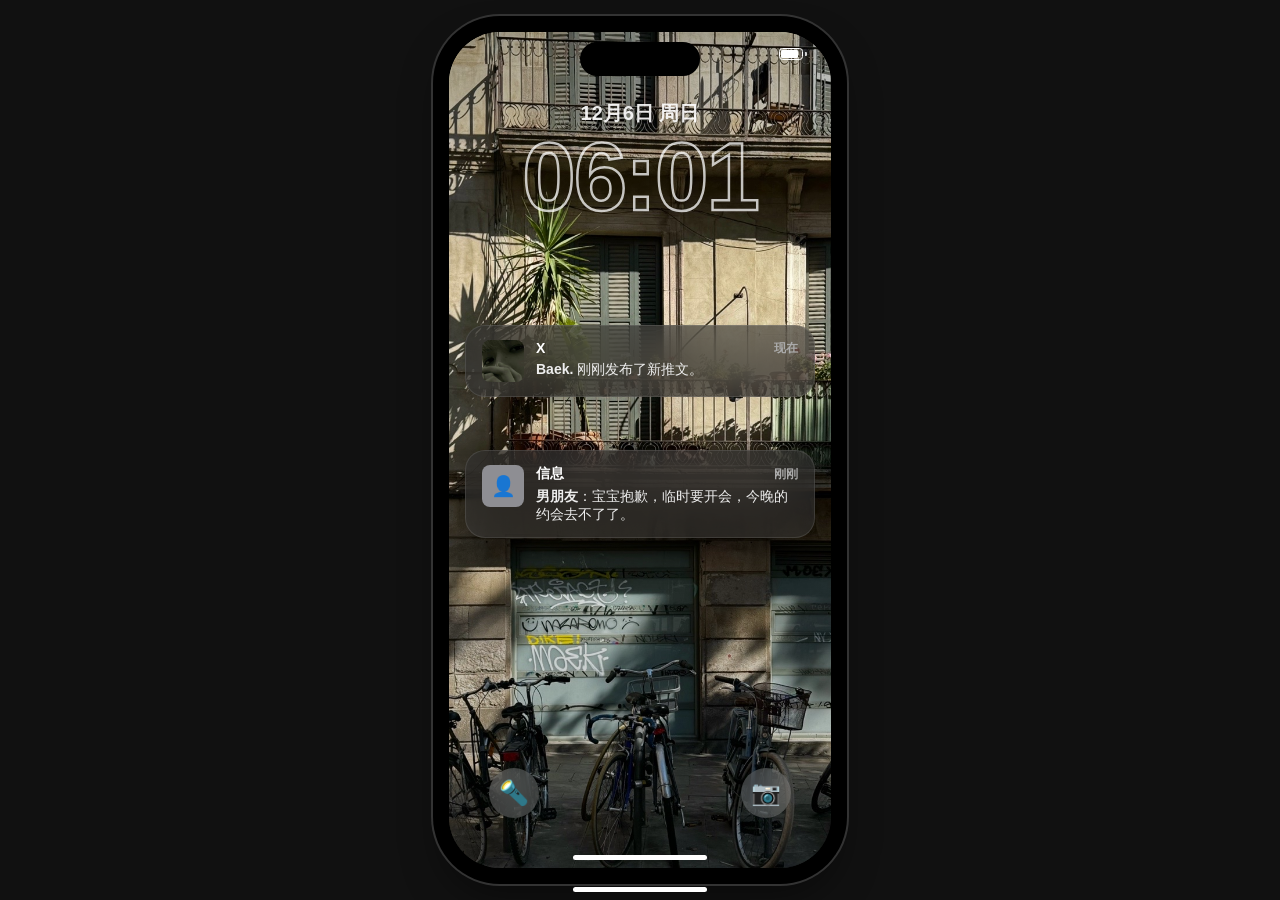
==== index.html @ 972587c2 "剧情续写测试设置更新测试" ====
<!DOCTYPE html>
<html lang="zh-CN">
<head>
<meta charset="UTF-8">
<meta name="viewport" content="width=device-width,initial-scale=1,maximum-scale=1,user-scalable=no,viewport-fit=cover">
<title>iOS Phone</title>
<link rel="stylesheet" href="main.css">
</head>
<body>
<div id="phone">
  <div class="notch"></div>
  <div class="wallpaper" id="wallpaper"></div>

  <div id="home">
    <div class="statusbar"><span id="homeClock">00:00</span><span class="battery-icon"><div class="battery-body"><div class="battery-level"></div></div><div class="battery-tip"></div></span></div>
    
    <!-- 天气和日程的小组件 -->
    <div class="widgets">
      <div class="widget" id="wWeather"></div>
      <div class="widget" id="wEvents"></div>
    </div>
    
    <div class="apps" id="apps"></div>
    <div class="page-dots"><i class="on"></i><i></i></div>
    <div class="search-pill"><div>🔍 搜索</div></div>
    
    <div class="dock" id="dock"></div>
    <div class="homebar" id="homebar" onclick="goHome()"></div>
  </div>

  <div id="lock">
    <div id="lock-bg"></div>
    <div id="lock-banner">
      <img src="avatar.jpg">
      <div style="flex:1;"><div class="b-title"><span>X</span><span style="font-size:12px; color:#aaa;">现在</span></div><div class="b-desc"><b>Baek.</b> 刚刚发布了新推文。</div></div>
    </div>
    <div id="lock-main">
      <div class="lock-status"><span class="battery-icon"><div class="battery-body"><div class="battery-level"></div></div><div class="battery-tip"></div></span></div>
      <div class="lock-header"><div class="lock-date" id="lockDate">10月25日 周日</div><div class="lock-time" id="lockTime">00:35</div></div>
      <div class="lock-footer"><div class="lock-btn">🔦</div><div class="lock-btn">📷</div></div>
      <div class="lock-homebar"></div>
    </div>
    <div id="passcode-screen">
      <div style="text-align:center; width:100%;"><div class="p-title">输入密码</div><div class="dots" id="passcode-dots"><span></span><span></span><span></span><span></span></div><div class="error" id="passcode-error">密码错误</div></div>
      <div class="keypad" id="keypad">
        <div class="key" data-num="1">1</div><div class="key" data-num="2">2</div><div class="key" data-num="3">3</div>
        <div class="key" data-num="4">4</div><div class="key" data-num="5">5</div><div class="key" data-num="6">6</div>
        <div class="key" data-num="7">7</div><div class="key" data-num="8">8</div><div class="key" data-num="9">9</div>
        <div class="key empty"></div><div class="key" data-num="0">0</div><div class="key del" id="key-del">⌫</div>
      </div>
    </div>
  </div>

  <div class="app-page" id="app-msg"><div id="msgAppContent" style="width:100%; height:100%; position:relative; overflow:hidden;"></div></div>
  <div class="app-page dark" id="app-x"><div id="xAppContent" style="width:100%; height:100%; position:relative; overflow:hidden;"></div></div>
 
  <!-- 设置 App 挂载点 -->
  <div class="app-page" id="app-settings"><div id="settingsAppContent" style="width:100%; height:100%; position:relative; overflow:hidden;"></div></div>

  <script src="main.js"></script>
  <script src="msg-app.js"></script>
  <script src="x-app.js"></script>
  <script src="settings.js"></script>
</div>
</body>
</html>
---- main.css ----
/* 基础重置 */
* { box-sizing: border-box; -webkit-tap-highlight-color: transparent; }
html, body { height: 100%; margin: 0; overflow: hidden; background: #111; color: #fff; font-family: -apple-system, BlinkMacSystemFont, "PingFang SC", sans-serif; user-select: none; }
#phone { position: relative; width: 100%; height: 100%; background: #000; overflow: hidden; margin: 0 auto; }
@media (min-width: 500px) { body { display: flex; align-items: center; justify-content: center; background: #111; } #phone { width: 390px; height: 844px; border-radius: 55px; box-shadow: 0 0 0 12px #000, 0 0 0 14px #333, 0 20px 40px rgba(0,0,0,0.5); border: 4px solid #000; } }
.notch { position: absolute; top: 10px; left: 50%; transform: translateX(-50%); width: 120px; height: 34px; background: #000; border-radius: 20px; z-index: 10000; }
@media (max-width: 500px) { .notch { display: none; } }

/* 壁纸与锁屏 */
.wallpaper { position: absolute; inset: 0; background-size: cover; background-position: center; background-image: linear-gradient(180deg, #1a1a1a 0%, #333 100%); z-index: 0; }
.wallpaper::after { content: ""; position: absolute; inset: 0; background: linear-gradient(180deg, rgba(0,0,0,0.1), rgba(0,0,0,0.4)); }
.battery-icon { display: inline-flex; align-items: center; gap: 2px; }
.battery-body { width: 24px; height: 12px; border: 1.5px solid #fff; border-radius: 3.5px; padding: 1px; }
.battery-level { width: 85%; height: 100%; background: #fff; border-radius: 1.5px; }
.battery-tip { width: 2px; height: 4px; background: #fff; border-radius: 0 1px 1px 0; opacity: 0.8; }
#lock { position: absolute; inset: 0; z-index: 9999; display: flex; flex-direction: column; transition: transform 0.4s, opacity 0.4s; background: #000; }
#lock.unlocked { transform: translateY(-100%); opacity: 0; pointer-events: none; }
#lock-bg { position: absolute; inset: 0; background-size: cover; background-position: center; background-image: url('wallpaper.jpg'); }
#lock-bg::after { content: ""; position: absolute; inset: 0; background: linear-gradient(180deg, rgba(0,0,0,0.3) 0%, rgba(0,0,0,0) 30%, rgba(0,0,0,0.2) 80%); }
#lock-main { position: absolute; inset: 0; display: flex; flex-direction: column; transition: opacity 0.3s, transform 0.3s; }
#lock-main.passcode-active { opacity: 0; transform: scale(0.95); pointer-events: none; }
.lock-status { display: flex; justify-content: flex-end; align-items: center; padding: 16px 24px 0; }
.lock-header { margin-top: 40px; text-align: center; }
.lock-date { font-size: 20px; font-weight: 600; color: rgba(255,255,255,0.9); }
.lock-time { font-size: 96px; font-weight: 700; letter-spacing: -2px; color: transparent; -webkit-text-stroke: 2.5px rgba(255,255,255,0.75); margin-top: -5px; }
.lock-footer { margin-top: auto; padding: 0 40px 50px; display: flex; justify-content: space-between; }
.lock-btn { width: 50px; height: 50px; border-radius: 50%; background: rgba(255,255,255,0.2); backdrop-filter: blur(10px); display: flex; align-items: center; justify-content: center; font-size: 24px; }
.lock-homebar { position: absolute; bottom: 8px; left: 50%; transform: translateX(-50%); width: 134px; height: 5px; border-radius: 3px; background: #fff; }
#lock-banner { position: absolute; top: 35%; left: 16px; right: 16px; background: rgba(50,50,50,0.6); backdrop-filter: blur(25px); border-radius: 20px; padding: 14px 16px; display: flex; gap: 12px; transform: scale(0.9); opacity: 0; transition: all 0.4s; z-index: 10000; border: 1px solid rgba(255,255,255,0.1); }
#lock-banner.show { transform: scale(1); opacity: 1; }
#lock-banner img { width: 42px; height: 42px; border-radius: 8px; object-fit: cover; }
#lock-banner .b-title { font-size: 14px; font-weight: 600; display: flex; justify-content: space-between; }
#lock-banner .b-desc { font-size: 14px; color: #eee; margin-top: 4px; }
#passcode-screen { position: absolute; inset: 0; display: flex; flex-direction: column; align-items: center; justify-content: space-between; padding: 100px 0 40px; opacity: 0; pointer-events: none; transition: opacity 0.3s; backdrop-filter: blur(20px); background: rgba(0,0,0,0.6); }
#passcode-screen.active { opacity: 1; pointer-events: auto; }
#passcode-screen .p-title { text-align: center; margin-bottom: 20px; }
#passcode-screen .dots { display: flex; justify-content: center; gap: 16px; }
#passcode-screen .dots span { width: 14px; height: 14px; border-radius: 50%; border: 1.5px solid #fff; }
#passcode-screen .dots span.filled { background: #fff; }
#passcode-screen .error { color: #ff3b30; font-size: 14px; margin-top: 10px; opacity: 0; text-align: center; }
#passcode-screen .error.show { opacity: 1; }
.keypad { display: grid; grid-template-columns: repeat(3, 1fr); gap: 15px 25px; margin-bottom: 30px; }
.key { width: 75px; height: 75px; border-radius: 50%; background: rgba(255,255,255,0.15); display: flex; flex-direction: column; align-items: center; justify-content: center; font-size: 32px; cursor: pointer; }
.key:active { background: rgba(255,255,255,0.4); }
.key.empty { background: transparent; pointer-events: none; }
.key.del { background: transparent; font-size: 22px; }

/* 桌面 */
#home { position: absolute; inset: 0; z-index: 1; display: flex; flex-direction: column; padding: 0 18px; }
.statusbar { height: 48px; display: flex; align-items: center; justify-content: space-between; padding: 0 24px; font-size: 15px; font-weight: 600; padding-top: 4px; }
.widgets { display: flex; gap: 14px; margin-bottom: 24px; margin-top: 6px; }
.widget { flex: 1; border-radius: 20px; padding: 12px 14px; background: rgba(255,255,255,0.15); backdrop-filter: blur(20px); border: 1px solid rgba(255,255,255,0.1); min-height: 90px; display: flex; flex-direction: column; justify-content: space-between; }
.widget .w-title { font-size: 12px; display: flex; justify-content: space-between; }
.widget .w-big { font-size: 24px; }
.widget .w-sub { font-size: 12px; opacity: 0.8; }
.widget .ev { font-size: 12px; margin-top: 3px; display: flex; gap: 6px; }
.apps { flex: 1; display: grid; grid-template-columns: repeat(4, 1fr); gap: 22px 10px; align-content: start; }
.app { display: flex; flex-direction: column; align-items: center; gap: 6px; cursor: pointer; transition: transform 0.1s; }
.app:active { transform: scale(0.85); }
.app .ico { width: 60px; height: 60px; border-radius: 14px; display: flex; align-items: center; justify-content: center; overflow: hidden; box-shadow: 0 4px 10px rgba(0,0,0,0.2); }
.app .nm { font-size: 11px; text-shadow: 0 1px 2px rgba(0,0,0,0.5); text-align: center; white-space: nowrap; overflow: hidden; text-overflow: ellipsis; max-width: 72px; }
.page-dots { display: flex; justify-content: center; gap: 6px; margin: 10px 0; }
.page-dots i { width: 6px; height: 6px; border-radius: 50%; background: rgba(255,255,255,0.4); }
.page-dots i.on { background: #fff; }
.search-pill { display: flex; justify-content: center; margin-bottom: 25px; }
.search-pill div { background: rgba(255,255,255,0.2); padding: 5px 14px; border-radius: 20px; font-size: 13px; }
.dock { position: absolute; left: 14px; right: 14px; bottom: 26px; height: 88px; border-radius: 32px; background: rgba(255,255,255,0.15); backdrop-filter: blur(30px); border: 1px solid rgba(255,255,255,0.1); display: flex; align-items: center; justify-content: space-around; padding: 0 10px; }
.homebar { position: absolute; bottom: 8px; left: 50%; transform: translateX(-50%); width: 134px; height: 5px; border-radius: 3px; background: #fff; z-index: 50; }

/* App 容器 */
.app-page { position: absolute; inset: 0; background: #fff; color: #000; z-index: 200; display: none; flex-direction: column; }
.app-page.active { display: flex; animation: slideIn 0.3s cubic-bezier(0.16, 1, 0.3, 1); }
@keyframes slideIn { from { transform: scale(0.9); opacity: 0; } to { transform: scale(1); opacity: 1; } }
.app-page.dark { background: #000; color: #fff; }

/* 纯 CSS 图标 */
.ico-cal { background: #fff; color: #000; flex-direction: column; font-weight: 400; }
.ico-cal .c-top { color: #ff3b30; font-size: 11px; margin-top: 4px; font-weight: 600; }
.ico-cal .c-num { font-size: 32px; font-weight: 300; line-height: 1; margin-top: -2px; }
.ico-weather { background: linear-gradient(180deg, #4facfe 0%, #00f2fe 100%); position: relative; }
.ico-weather .cloud { width: 30px; height: 14px; background: #fff; border-radius: 10px; position: absolute; bottom: 14px; }
.ico-weather .cloud::before { content: ''; position: absolute; width: 16px; height: 16px; background: #fff; border-radius: 50%; top: -8px; left: 4px; }
.ico-weather .sun { position: absolute; width: 14px; height: 14px; background: #ffcc00; border-radius: 50%; top: 12px; right: 12px; }
.ico-clock { background: #fff; color: #000; }
.ico-clock .face { width: 50px; height: 50px; border-radius: 50%; border: 2px solid #000; position: relative; display:flex; align-items:center; justify-content:center;}
.ico-clock .h1 { width: 2px; height: 16px; background: #000; position: absolute; left: 50%; bottom: 50%; transform: translateX(-50%) rotate(45deg); transform-origin: bottom; }
.ico-x { background: #000; color: #fff; font-size: 34px; font-family: sans-serif; }
.ico-notes { background: #ffd60a; }
.ico-mail { background: #007aff; }
.ico-mail svg { width: 38px; height: 38px; fill: #fff; }
.ico-settings { background: #8e8e93; }
.ico-settings svg { width: 36px; height: 36px; fill: #fff; }
.ico-phone { background: #34c759; }
.ico-phone svg { width: 38px; height: 38px; fill: #fff; }
.ico-safari { background: #fff; font-size: 38px; color: #007aff; }
.ico-msg { background: #34c759; }
.ico-msg svg { width: 38px; height: 38px; fill: #fff; }
.ico-music { background: #ff3b30; }
.ico-music svg { width: 36px; height: 36px; fill: #fff; }
/* ================= X (推特) 专属样式 ================= */
#xAppContent { position: relative; width: 100%; height: 100%; overflow: hidden; }
.x-tab { display: none; flex-direction: column; height: 100%; background: #000; color: #fff; padding-bottom: 60px; overflow-y: auto;}
.x-tab.active { display: flex; }
.x-nav { position: absolute; bottom: 0; left: 0; right: 0; height: 54px; background: #000; border-top: 1px solid #2f3336; display: flex; justify-content: space-around; align-items: center; z-index: 500; padding-bottom: 6px; }
.x-nav svg { width: 26px; height: 26px; fill: #71767b; cursor: pointer; transition: fill 0.2s;}
.x-nav svg.active { fill: #fff; }
.homebar {
  position: absolute !important;
  bottom: 8px !important;
  left: 50% !important;
  transform: translateX(-50%) !important;
  width: 134px !important;
  height: 5px !important;
  background-color: #ffffff !important;
  border-radius: 10px !important;
  z-index: 9999999 !important;
  cursor: pointer !important;
  pointer-events: auto !important;
}
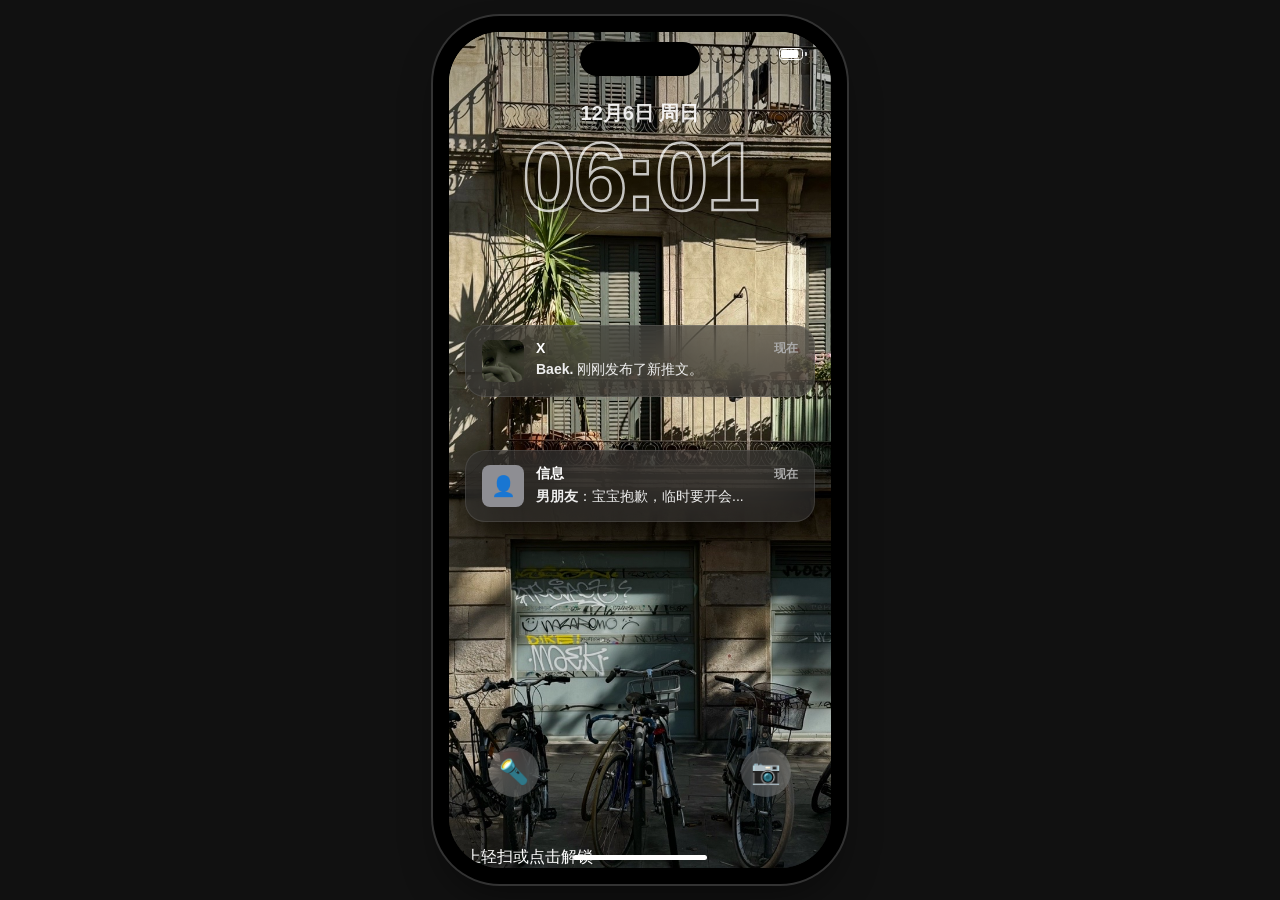
==== commit 1b0dc7f7: "Fix language persistence, story progress, and lock-screen hint" ====
--- a/index.html
+++ b/index.html
@@ -38,7 +38,8 @@
       <div class="lock-status"><span class="battery-icon"><div class="battery-body"><div class="battery-level"></div></div><div class="battery-tip"></div></span></div>
       <div class="lock-header"><div class="lock-date" id="lockDate">10月25日 周日</div><div class="lock-time" id="lockTime">00:35</div></div>
       <div class="lock-footer"><div class="lock-btn">🔦</div><div class="lock-btn">📷</div></div>
-      <div class="lock-homebar"></div>
+      <div class="lock-hint">上滑以解锁</div>
+      <div class="lock-homebar" id="lock-homebar"></div>
     </div>
     <div id="passcode-screen">
       <div style="text-align:center; width:100%;"><div class="p-title">输入密码</div><div class="dots" id="passcode-dots"><span></span><span></span><span></span><span></span></div><div class="error" id="passcode-error">密码错误</div></div>
--- a/main.css
+++ b/main.css
@@ -116,4 +116,26 @@
   z-index: 9999999 !important;
   cursor: pointer !important;
   pointer-events: auto !important;
+}
+/* 让短信横幅和推特横幅绝对不挡住密码键盘的点击 */
+#lock-banner, #lock-msg-banner {
+  pointer-events: none !important;
+}
+
+/* 确保密码键盘的层级高到天上 */
+#passcode-screen {
+  padding-bottom: calc(40px + env(safe-area-inset-bottom, 0px)) !important; 
+  z-index: 2147483647 !important; 
+}
+.keypad {
+  position: relative;
+  z-index: 2147483647 !important;
+}
+/* 强制让通知弹窗不能点击，把触摸事件全部让给密码键盘 */
+#lock-banner, #lock-msg-banner {
+  pointer-events: none !important;
+}
+/* 强制把密码键盘的层级拉到最高，防止被任何东西盖住 */
+#passcode-screen {
+  z-index: 999999 !important;
 }
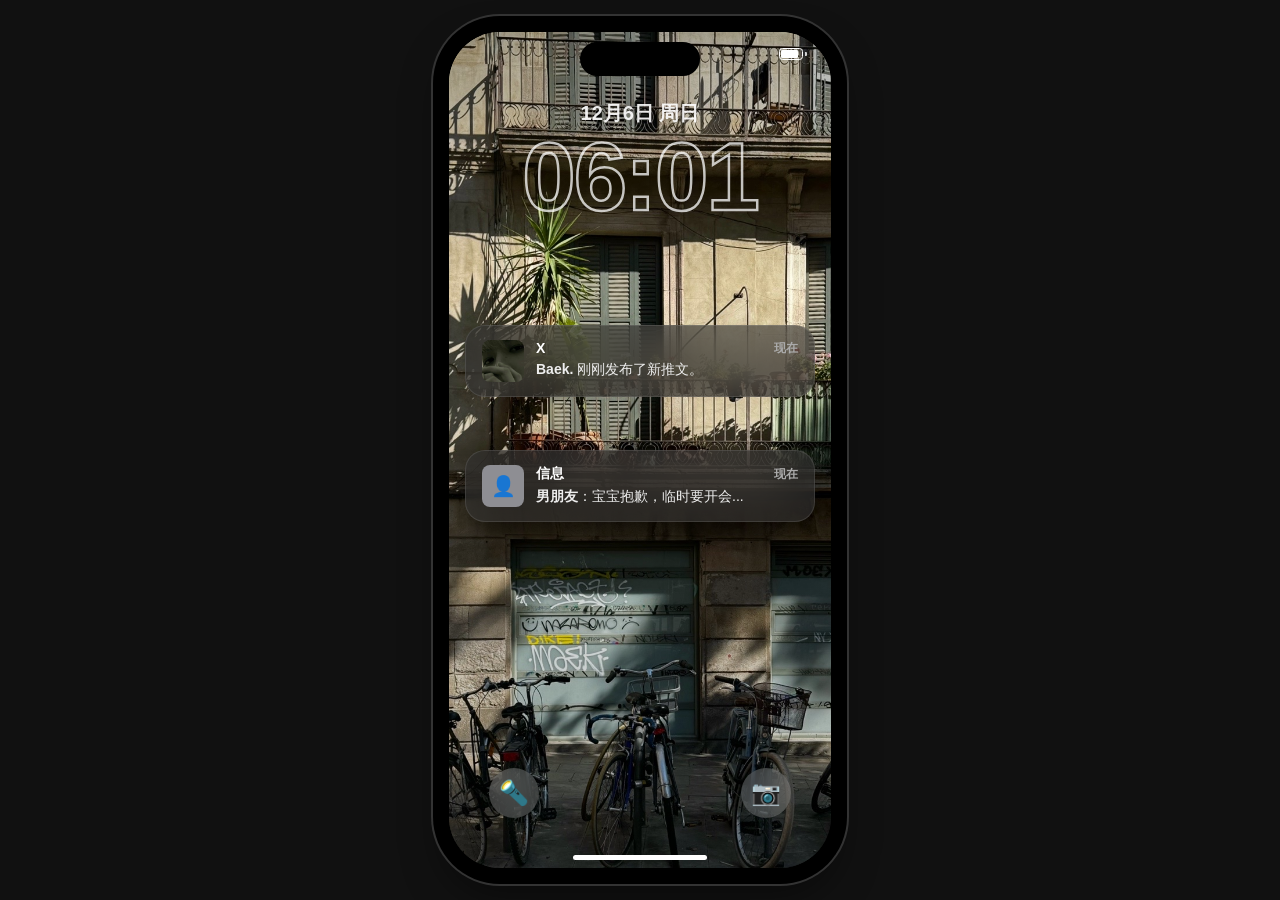
==== commit a616c2b6: "Reset story saves before app scripts load" ====
--- a/index.html
+++ b/index.html
@@ -38,8 +38,7 @@
       <div class="lock-status"><span class="battery-icon"><div class="battery-body"><div class="battery-level"></div></div><div class="battery-tip"></div></span></div>
       <div class="lock-header"><div class="lock-date" id="lockDate">10月25日 周日</div><div class="lock-time" id="lockTime">00:35</div></div>
       <div class="lock-footer"><div class="lock-btn">🔦</div><div class="lock-btn">📷</div></div>
-      <div class="lock-hint">上滑以解锁</div>
-      <div class="lock-homebar" id="lock-homebar"></div>
+      <div class="lock-homebar"></div>
     </div>
     <div id="passcode-screen">
       <div style="text-align:center; width:100%;"><div class="p-title">输入密码</div><div class="dots" id="passcode-dots"><span></span><span></span><span></span><span></span></div><div class="error" id="passcode-error">密码错误</div></div>
@@ -58,10 +57,20 @@
   <!-- 设置 App 挂载点 -->
   <div class="app-page" id="app-settings"><div id="settingsAppContent" style="width:100%; height:100%; position:relative; overflow:hidden;"></div></div>
 
-  <script src="main.js"></script>
-  <script src="msg-app.js"></script>
-  <script src="x-app.js"></script>
-  <script src="settings.js"></script>
+  <!-- 每次整页加载先清除本轮剧情存档；仅切换 App 不会重新执行此段。 -->
+  <script>
+    (function () {
+      [
+        "xChatHistory", "xChatFinished", "xChatRead", "xLiked",
+        "kyoongUnlocked", "kyoongUnlockTime", "kyoongCleared",
+        "boyfriendChatHistory", "boyfriendMsgStep"
+      ].forEach(function (key) { localStorage.removeItem(key); });
+    })();
+  </script>
+  <script src="main.js?v=20261026-reset1"></script>
+  <script src="msg-app.js?v=20261026-reset1"></script>
+  <script src="x-app.js?v=20261026-reset1"></script>
+  <script src="settings.js?v=20261026-reset1"></script>
 </div>
 </body>
 </html>
--- a/main.css
+++ b/main.css
@@ -25,7 +25,8 @@
 .lock-time { font-size: 96px; font-weight: 700; letter-spacing: -2px; color: transparent; -webkit-text-stroke: 2.5px rgba(255,255,255,0.75); margin-top: -5px; }
 .lock-footer { margin-top: auto; padding: 0 40px 50px; display: flex; justify-content: space-between; }
 .lock-btn { width: 50px; height: 50px; border-radius: 50%; background: rgba(255,255,255,0.2); backdrop-filter: blur(10px); display: flex; align-items: center; justify-content: center; font-size: 24px; }
-.lock-homebar { position: absolute; bottom: 8px; left: 50%; transform: translateX(-50%); width: 134px; height: 5px; border-radius: 3px; background: #fff; }
+.lock-homebar { position: absolute; bottom: 8px; left: 50%; transform: translateX(-50%); width: 134px; height: 5px; border-radius: 3px; background: #fff; cursor: pointer; }
+.lock-hint { position: absolute; bottom: 28px; left: 0; right: 0; text-align: center; font-size: 12px; letter-spacing: .5px; color: rgba(255,255,255,.9); text-shadow: 0 1px 4px rgba(0,0,0,.5); pointer-events: none; }
 #lock-banner { position: absolute; top: 35%; left: 16px; right: 16px; background: rgba(50,50,50,0.6); backdrop-filter: blur(25px); border-radius: 20px; padding: 14px 16px; display: flex; gap: 12px; transform: scale(0.9); opacity: 0; transition: all 0.4s; z-index: 10000; border: 1px solid rgba(255,255,255,0.1); }
 #lock-banner.show { transform: scale(1); opacity: 1; }
 #lock-banner img { width: 42px; height: 42px; border-radius: 8px; object-fit: cover; }
@@ -104,19 +105,8 @@
 .x-nav { position: absolute; bottom: 0; left: 0; right: 0; height: 54px; background: #000; border-top: 1px solid #2f3336; display: flex; justify-content: space-around; align-items: center; z-index: 500; padding-bottom: 6px; }
 .x-nav svg { width: 26px; height: 26px; fill: #71767b; cursor: pointer; transition: fill 0.2s;}
 .x-nav svg.active { fill: #fff; }
-.homebar {
-  position: absolute !important;
-  bottom: 8px !important;
-  left: 50% !important;
-  transform: translateX(-50%) !important;
-  width: 134px !important;
-  height: 5px !important;
-  background-color: #ffffff !important;
-  border-radius: 10px !important;
-  z-index: 9999999 !important;
-  cursor: pointer !important;
-  pointer-events: auto !important;
-}
+.homebar { position: absolute; bottom: 8px; left: 50%; transform: translateX(-50%); width: 134px; height: 5px; border-radius: 10px; background: #fff; z-index: 50; cursor: pointer; }
+#app-homebar { display:none; position:absolute; bottom:calc(5px + env(safe-area-inset-bottom, 0px)); left:50%; transform:translateX(-50%); width:134px; height:5px; border-radius:10px; background:#fff; z-index:10002; cursor:pointer; box-shadow:0 0 1px rgba(0,0,0,.35); }
 /* 让短信横幅和推特横幅绝对不挡住密码键盘的点击 */
 #lock-banner, #lock-msg-banner {
   pointer-events: none !important;
@@ -131,11 +121,7 @@
   position: relative;
   z-index: 2147483647 !important;
 }
-/* 强制让通知弹窗不能点击，把触摸事件全部让给密码键盘 */
-#lock-banner, #lock-msg-banner {
-  pointer-events: none !important;
-}
-/* 强制把密码键盘的层级拉到最高，防止被任何东西盖住 */
+/* Lock-screen notification banners never block taps. */
 #passcode-screen {
   z-index: 999999 !important;
 }
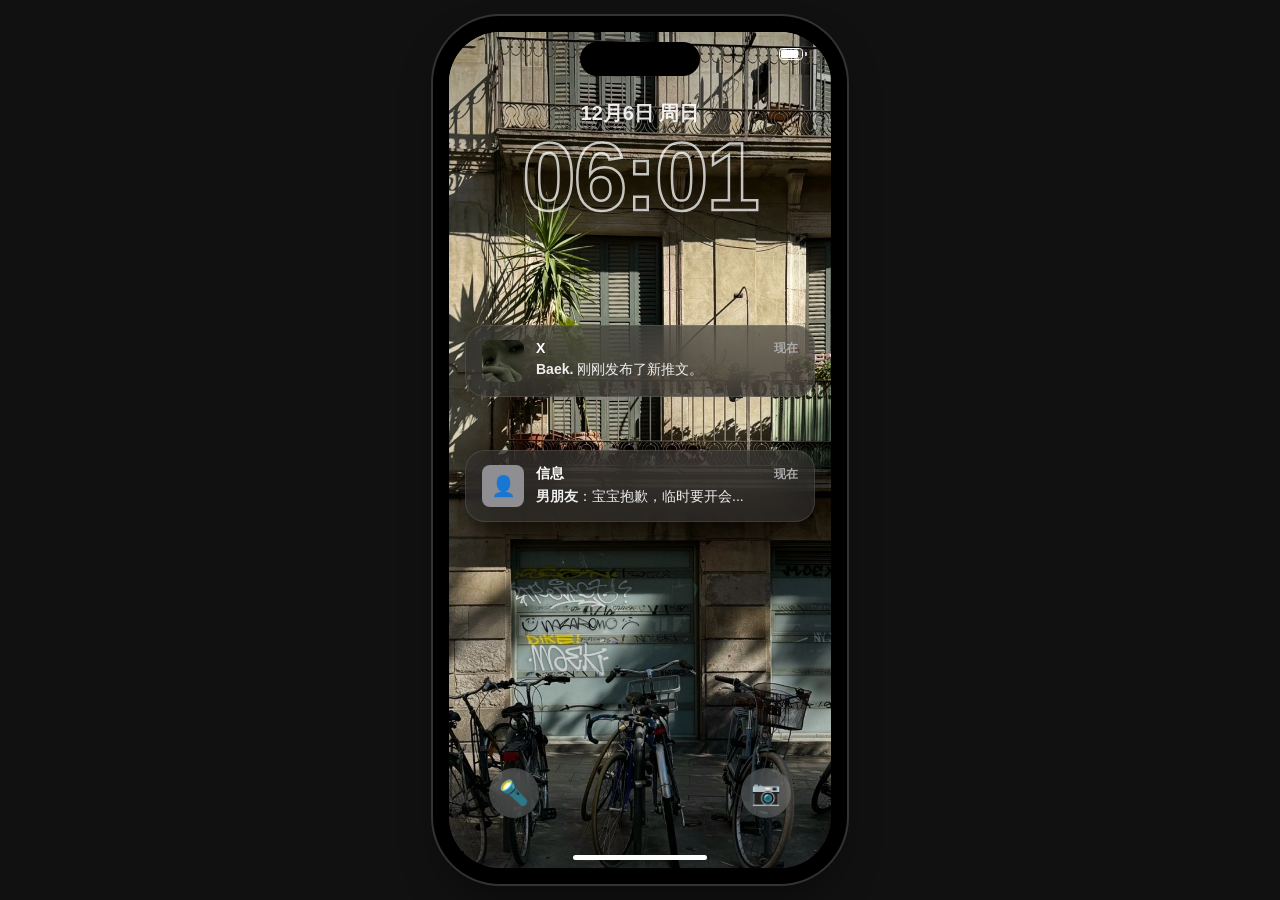
==== commit 56628a59: "新增：日历与跨日剧情提示" ====
--- a/index.html
+++ b/index.html
@@ -52,25 +52,26 @@
   </div>
 
   <div class="app-page" id="app-msg"><div id="msgAppContent" style="width:100%; height:100%; position:relative; overflow:hidden;"></div></div>
-  <div class="app-page dark" id="app-x"><div id="xAppContent" style="width:100%; height:100%; position:relative; overflow:hidden;"></div></div>
+  <div class="app-page dark" id="app-x"><div id="xAppContent" style="width:100%; height:100%; position:relative; overflow:hidden;"></div></div>
+  <div class="app-page" id="app-calendar"><div id="calendarAppContent" style="width:100%; height:100%; position:relative; overflow:hidden;"></div></div>
+  <div id="day-transition" aria-modal="true" role="dialog">
+    <div class="day-transition-card">
+      <div class="day-transition-icon">▦</div>
+      <div class="day-transition-kicker">STORY CONTINUES</div>
+      <div class="day-transition-title">新的一天</div>
+      <div class="day-transition-description">昨夜的故事已经结束。今天，还有新的消息等待你。</div>
+      <button class="day-transition-button" onclick="enterNextDay()">进入第二天</button>
+      <div class="day-transition-footnote">点击继续 · 剧情将从今天开始</div>
+    </div>
+  </div>
  
   <!-- 设置 App 挂载点 -->
   <div class="app-page" id="app-settings"><div id="settingsAppContent" style="width:100%; height:100%; position:relative; overflow:hidden;"></div></div>
 
-  <!-- 每次整页加载先清除本轮剧情存档；仅切换 App 不会重新执行此段。 -->
-  <script>
-    (function () {
-      [
-        "xChatHistory", "xChatFinished", "xChatRead", "xLiked",
-        "kyoongUnlocked", "kyoongUnlockTime", "kyoongCleared",
-        "boyfriendChatHistory", "boyfriendMsgStep"
-      ].forEach(function (key) { localStorage.removeItem(key); });
-    })();
-  </script>
-  <script src="main.js?v=20261026-reset1"></script>
-  <script src="msg-app.js?v=20261026-reset1"></script>
-  <script src="x-app.js?v=20261026-reset1"></script>
-  <script src="settings.js?v=20261026-reset1"></script>
+  <script src="main.js"></script>
+  <script src="msg-app.js"></script>
+  <script src="x-app.js"></script>
+  <script src="settings.js"></script>
 </div>
 </body>
 </html>
--- a/main.css
+++ b/main.css
@@ -25,8 +25,7 @@
 .lock-time { font-size: 96px; font-weight: 700; letter-spacing: -2px; color: transparent; -webkit-text-stroke: 2.5px rgba(255,255,255,0.75); margin-top: -5px; }
 .lock-footer { margin-top: auto; padding: 0 40px 50px; display: flex; justify-content: space-between; }
 .lock-btn { width: 50px; height: 50px; border-radius: 50%; background: rgba(255,255,255,0.2); backdrop-filter: blur(10px); display: flex; align-items: center; justify-content: center; font-size: 24px; }
-.lock-homebar { position: absolute; bottom: 8px; left: 50%; transform: translateX(-50%); width: 134px; height: 5px; border-radius: 3px; background: #fff; cursor: pointer; }
-.lock-hint { position: absolute; bottom: 28px; left: 0; right: 0; text-align: center; font-size: 12px; letter-spacing: .5px; color: rgba(255,255,255,.9); text-shadow: 0 1px 4px rgba(0,0,0,.5); pointer-events: none; }
+.lock-homebar { position: absolute; bottom: 8px; left: 50%; transform: translateX(-50%); width: 134px; height: 5px; border-radius: 3px; background: #fff; }
 #lock-banner { position: absolute; top: 35%; left: 16px; right: 16px; background: rgba(50,50,50,0.6); backdrop-filter: blur(25px); border-radius: 20px; padding: 14px 16px; display: flex; gap: 12px; transform: scale(0.9); opacity: 0; transition: all 0.4s; z-index: 10000; border: 1px solid rgba(255,255,255,0.1); }
 #lock-banner.show { transform: scale(1); opacity: 1; }
 #lock-banner img { width: 42px; height: 42px; border-radius: 8px; object-fit: cover; }
@@ -105,8 +104,19 @@
 .x-nav { position: absolute; bottom: 0; left: 0; right: 0; height: 54px; background: #000; border-top: 1px solid #2f3336; display: flex; justify-content: space-around; align-items: center; z-index: 500; padding-bottom: 6px; }
 .x-nav svg { width: 26px; height: 26px; fill: #71767b; cursor: pointer; transition: fill 0.2s;}
 .x-nav svg.active { fill: #fff; }
-.homebar { position: absolute; bottom: 8px; left: 50%; transform: translateX(-50%); width: 134px; height: 5px; border-radius: 10px; background: #fff; z-index: 50; cursor: pointer; }
-#app-homebar { display:none; position:absolute; bottom:calc(5px + env(safe-area-inset-bottom, 0px)); left:50%; transform:translateX(-50%); width:134px; height:5px; border-radius:10px; background:#fff; z-index:10002; cursor:pointer; box-shadow:0 0 1px rgba(0,0,0,.35); }
+.homebar {
+  position: absolute !important;
+  bottom: 8px !important;
+  left: 50% !important;
+  transform: translateX(-50%) !important;
+  width: 134px !important;
+  height: 5px !important;
+  background-color: #ffffff !important;
+  border-radius: 10px !important;
+  z-index: 9999999 !important;
+  cursor: pointer !important;
+  pointer-events: auto !important;
+}
 /* 让短信横幅和推特横幅绝对不挡住密码键盘的点击 */
 #lock-banner, #lock-msg-banner {
   pointer-events: none !important;
@@ -121,7 +131,74 @@
   position: relative;
   z-index: 2147483647 !important;
 }
-/* Lock-screen notification banners never block taps. */
+/* 强制让通知弹窗不能点击，把触摸事件全部让给密码键盘 */
+#lock-banner, #lock-msg-banner {
+  pointer-events: none !important;
+}
+/* 强制把密码键盘的层级拉到最高，防止被任何东西盖住 */
 #passcode-screen {
   z-index: 999999 !important;
-}+}
+
+/* 跨日提示：简洁米白色磨砂卡片 */
+#day-transition {
+  position: absolute; inset: 0; z-index: 2147483000;
+  display: flex; align-items: center; justify-content: center; padding: 24px;
+  background: rgba(18, 18, 18, 0.42);
+  backdrop-filter: blur(12px); -webkit-backdrop-filter: blur(12px);
+  opacity: 0; visibility: hidden; pointer-events: none;
+  transition: opacity .24s ease, visibility .24s ease;
+}
+#day-transition.show { opacity: 1; visibility: visible; pointer-events: auto; }
+.day-transition-card {
+  width: 100%; max-width: 310px; padding: 28px 22px 22px;
+  border: 1px solid rgba(255,255,255,.72); border-radius: 24px;
+  background: rgba(248, 245, 237, .96); color: #39362f; text-align: center;
+  box-shadow: 0 18px 55px rgba(0,0,0,.18);
+}
+.day-transition-icon {
+  width: 42px; height: 42px; margin: 0 auto 16px; border-radius: 13px;
+  background: #e9e3d7; color: #686153; display: flex; align-items: center;
+  justify-content: center; font-size: 25px;
+}
+.day-transition-kicker { color: #8a8375; font-size: 9px; letter-spacing: 2px; margin-bottom: 9px; }
+.day-transition-title { font-size: 25px; font-weight: 650; letter-spacing: .5px; margin-bottom: 12px; }
+.day-transition-description { font-size: 13px; line-height: 1.8; color: #777165; margin-bottom: 22px; }
+.day-transition-button {
+  width: 100%; border: 0; border-radius: 13px; padding: 13px 12px;
+  background: #ded6c7; color: #38342d; font-size: 14px; font-weight: 600; cursor: pointer;
+}
+.day-transition-button:active { transform: scale(.98); background: #d2c8b7; }
+.day-transition-footnote { margin-top: 13px; color: #9a9386; font-size: 10px; }
+
+/* 剧情日历 App */
+.story-calendar { height: 100%; overflow-y: auto; background: #f6f5f0; color: #292821; }
+.story-calendar-header {
+  height: 86px; padding: 48px 16px 10px; display: flex; align-items: center;
+  justify-content: space-between; background: rgba(255,255,255,.8); border-bottom: 1px solid #e8e5dc;
+}
+.story-calendar-back { color: #777165; font-size: 15px; cursor: pointer; }
+.story-calendar-title { font-size: 17px; font-weight: 650; }
+.story-calendar-spacer { width: 40px; }
+.story-calendar-body { padding: 28px 20px; }
+.story-calendar-eyebrow { font-size: 9px; letter-spacing: 2px; color: #9b9486; }
+.story-calendar-body h2 { margin: 8px 0 6px; font-size: 26px; font-weight: 650; }
+.story-calendar-subtitle { margin: 0 0 24px; font-size: 12px; line-height: 1.7; color: #8a857a; }
+.story-day-card {
+  display: flex; align-items: center; gap: 12px; padding: 15px 12px; margin-bottom: 10px;
+  border-radius: 16px; border: 1px solid #e6e1d6; background: rgba(255,255,255,.8);
+}
+.story-day-card.locked { opacity: .58; background: #efeee8; }
+.story-day-number {
+  width: 48px; min-width: 48px; height: 48px; border-radius: 13px;
+  display: flex; align-items: center; justify-content: center;
+  background: #eae5da; color: #777061; font-size: 10px; font-weight: 700;
+}
+.story-day-copy { flex: 1; display: flex; flex-direction: column; gap: 5px; }
+.story-day-copy strong { font-size: 14px; font-weight: 650; }
+.story-day-copy span { font-size: 11px; color: #8d877b; }
+.story-day-state { font-size: 12px; color: #827b6d; }
+.story-calendar-note {
+  margin-top: 18px; padding: 13px 14px; border-radius: 13px;
+  background: #ece9e0; color: #8a8376; font-size: 11px; line-height: 1.7;
+}
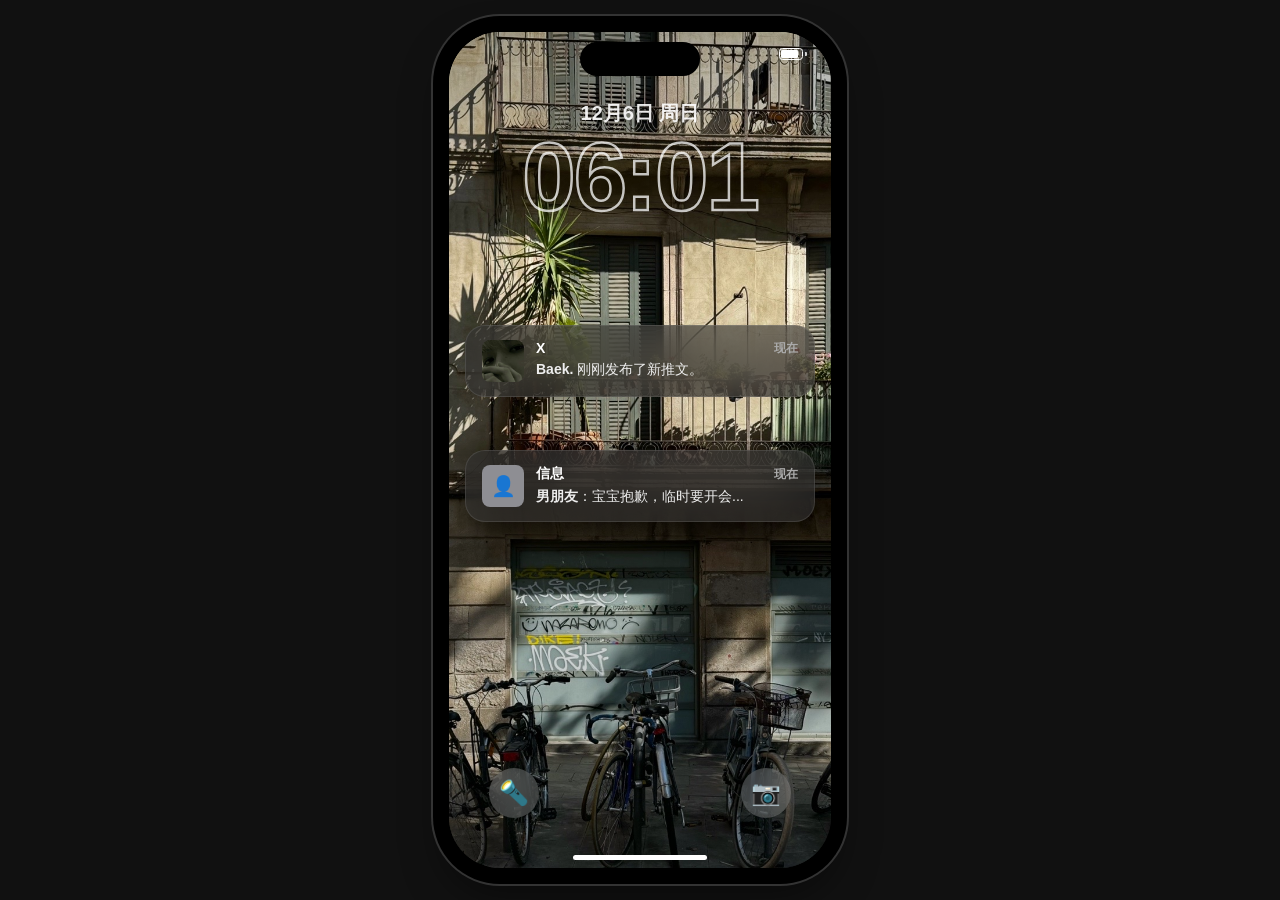
==== commit 5c8fe323: "日历测试" ====
--- a/index.html
+++ b/index.html
@@ -56,7 +56,6 @@
   <div class="app-page" id="app-calendar"><div id="calendarAppContent" style="width:100%; height:100%; position:relative; overflow:hidden;"></div></div>
   <div id="day-transition" aria-modal="true" role="dialog">
     <div class="day-transition-card">
-      <div class="day-transition-icon">▦</div>
       <div class="day-transition-kicker">STORY CONTINUES</div>
       <div class="day-transition-title">新的一天</div>
       <div class="day-transition-description">昨夜的故事已经结束。今天，还有新的消息等待你。</div>
--- a/main.css
+++ b/main.css
@@ -142,34 +142,50 @@
 
 /* 跨日提示：简洁米白色磨砂卡片 */
 #day-transition {
-  position: absolute; inset: 0; z-index: 2147483000;
-  display: flex; align-items: center; justify-content: center; padding: 24px;
-  background: rgba(18, 18, 18, 0.42);
-  backdrop-filter: blur(12px); -webkit-backdrop-filter: blur(12px);
+  position: fixed; inset: 0; z-index: 9999;
+  display: flex; align-items: center; justify-content: center;
+  padding: 24px;
+  background: rgba(20, 24, 32, .20);
+  -webkit-backdrop-filter: blur(16px) saturate(125%);
+  backdrop-filter: blur(16px) saturate(125%);
   opacity: 0; visibility: hidden; pointer-events: none;
-  transition: opacity .24s ease, visibility .24s ease;
 }
 #day-transition.show { opacity: 1; visibility: visible; pointer-events: auto; }
 .day-transition-card {
-  width: 100%; max-width: 310px; padding: 28px 22px 22px;
-  border: 1px solid rgba(255,255,255,.72); border-radius: 24px;
-  background: rgba(248, 245, 237, .96); color: #39362f; text-align: center;
-  box-shadow: 0 18px 55px rgba(0,0,0,.18);
+  width: min(300px, 82vw);
+  padding: 25px 22px 20px;
+  border: 1px solid rgba(255,255,255,.42);
+  border-radius: 24px;
+  background: rgba(245, 246, 248, .24);
+  -webkit-backdrop-filter: blur(28px) saturate(135%);
+  backdrop-filter: blur(28px) saturate(135%);
+  box-shadow: 0 12px 36px rgba(20, 24, 32, .12), inset 0 1px 0 rgba(255,255,255,.28);
+  color: rgba(255,255,255,.96);
+  text-align: center;
 }
 .day-transition-icon {
-  width: 42px; height: 42px; margin: 0 auto 16px; border-radius: 13px;
-  background: #e9e3d7; color: #686153; display: flex; align-items: center;
-  justify-content: center; font-size: 25px;
-}
-.day-transition-kicker { color: #8a8375; font-size: 9px; letter-spacing: 2px; margin-bottom: 9px; }
-.day-transition-title { font-size: 25px; font-weight: 650; letter-spacing: .5px; margin-bottom: 12px; }
-.day-transition-description { font-size: 13px; line-height: 1.8; color: #777165; margin-bottom: 22px; }
+  width: 28px; height: 28px; margin: 0 auto 12px;
+  display: grid; place-items: center;
+  font-size: 23px; font-weight: 300; color: rgba(255,255,255,.92);
+}
+.day-transition-kicker { display: none; }
+.day-transition-title {
+  font-size: 21px; font-weight: 500; letter-spacing: 1px;
+  margin-bottom: 10px; color: rgba(255,255,255,.98);
+}
+.day-transition-description {
+  font-size: 12px; line-height: 1.9;
+  color: rgba(255,255,255,.88); margin-bottom: 18px;
+}
 .day-transition-button {
-  width: 100%; border: 0; border-radius: 13px; padding: 13px 12px;
-  background: #ded6c7; color: #38342d; font-size: 14px; font-weight: 600; cursor: pointer;
-}
-.day-transition-button:active { transform: scale(.98); background: #d2c8b7; }
-.day-transition-footnote { margin-top: 13px; color: #9a9386; font-size: 10px; }
+  width: 100%; min-height: 42px; padding: 10px 16px;
+  border: 1px solid rgba(255,255,255,.38); border-radius: 999px;
+  background: rgba(255,255,255,.58);
+  color: rgba(48, 49, 54, .92); font-size: 13px; font-weight: 500;
+  box-shadow: inset 0 1px 0 rgba(255,255,255,.45);
+}
+.day-transition-button:active { transform: scale(.985); background: rgba(255,255,255,.72); }
+.day-transition-footnote { margin-top: 11px; color: rgba(255,255,255,.72); font-size: 9px; letter-spacing: .5px; }
 
 /* 剧情日历 App */
 .story-calendar { height: 100%; overflow-y: auto; background: #f6f5f0; color: #292821; }
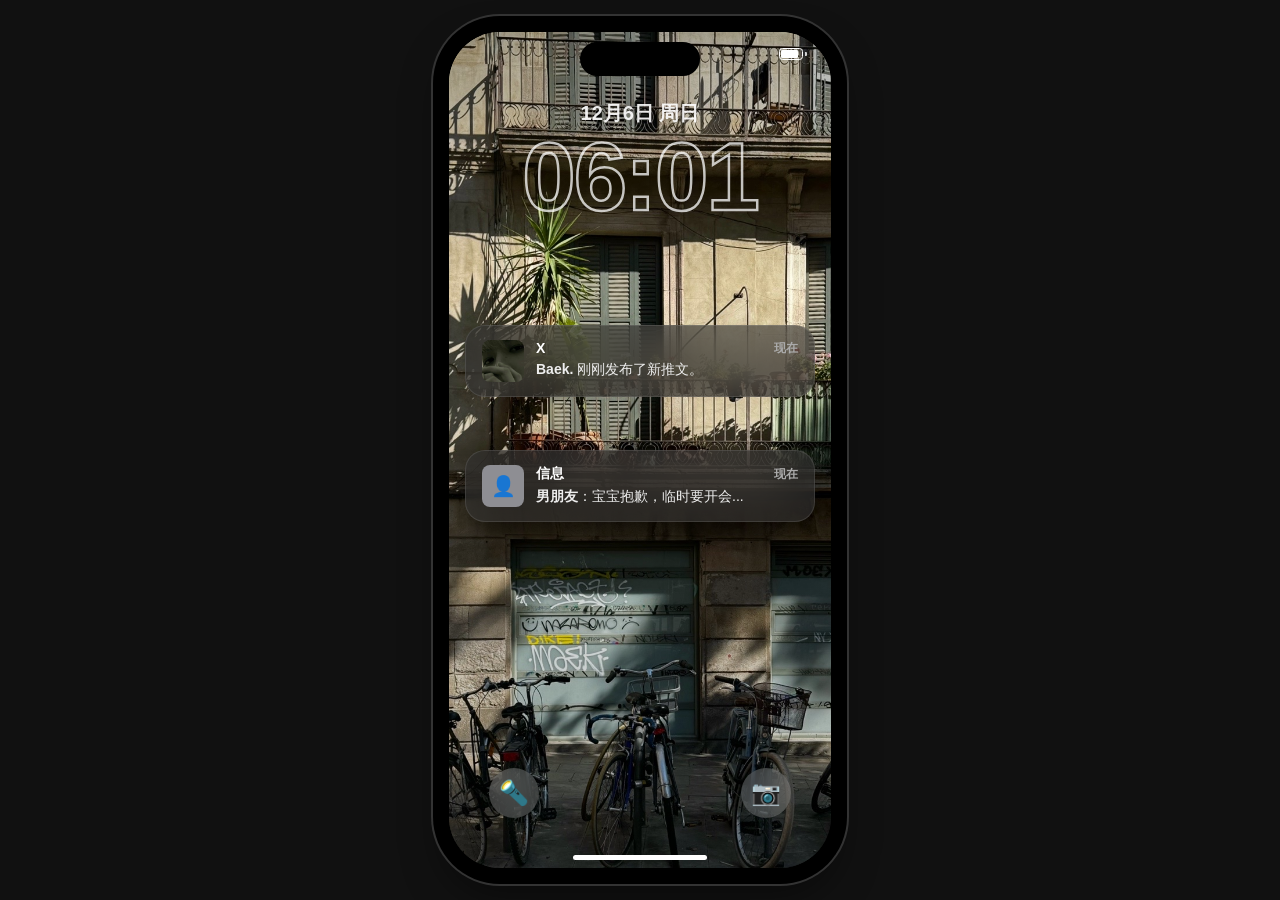
==== commit fe3a1608: "Load Day 3 story module" ====
--- a/index.html
+++ b/index.html
@@ -70,7 +70,8 @@
   <script src="main.js"></script>
   <script src="msg-app.js"></script>
   <script src="x-app.js"></script>
-  <script src="settings.js"></script>
+  <script src="settings.js"></script>
+  <script src="day3.js"></script>
 </div>
 </body>
 </html>
--- a/main.css
+++ b/main.css
@@ -187,34 +187,42 @@
 .day-transition-button:active { transform: scale(.985); background: rgba(255,255,255,.72); }
 .day-transition-footnote { margin-top: 11px; color: rgba(255,255,255,.72); font-size: 9px; letter-spacing: .5px; }
 
-/* 剧情日历 App */
-.story-calendar { height: 100%; overflow-y: auto; background: #f6f5f0; color: #292821; }
+/* iOS 风格日历 App */
+.story-calendar { height: 100%; overflow-y: auto; background: #fff; color: #111; font-family: -apple-system, BlinkMacSystemFont, "SF Pro Text", sans-serif; }
 .story-calendar-header {
-  height: 86px; padding: 48px 16px 10px; display: flex; align-items: center;
-  justify-content: space-between; background: rgba(255,255,255,.8); border-bottom: 1px solid #e8e5dc;
-}
-.story-calendar-back { color: #777165; font-size: 15px; cursor: pointer; }
-.story-calendar-title { font-size: 17px; font-weight: 650; }
+  height: 86px; padding: 48px 18px 10px; display: flex; align-items: center;
+  justify-content: space-between; background: rgba(255,255,255,.96); border-bottom: 1px solid #f0f0f0;
+  box-sizing: border-box;
+}
+.story-calendar-back { color: #007aff; font-size: 28px; line-height: 1; cursor: pointer; width: 40px; }
+.story-calendar-title { font-size: 17px; font-weight: 600; }
 .story-calendar-spacer { width: 40px; }
-.story-calendar-body { padding: 28px 20px; }
-.story-calendar-eyebrow { font-size: 9px; letter-spacing: 2px; color: #9b9486; }
-.story-calendar-body h2 { margin: 8px 0 6px; font-size: 26px; font-weight: 650; }
-.story-calendar-subtitle { margin: 0 0 24px; font-size: 12px; line-height: 1.7; color: #8a857a; }
-.story-day-card {
-  display: flex; align-items: center; gap: 12px; padding: 15px 12px; margin-bottom: 10px;
-  border-radius: 16px; border: 1px solid #e6e1d6; background: rgba(255,255,255,.8);
-}
-.story-day-card.locked { opacity: .58; background: #efeee8; }
-.story-day-number {
-  width: 48px; min-width: 48px; height: 48px; border-radius: 13px;
-  display: flex; align-items: center; justify-content: center;
-  background: #eae5da; color: #777061; font-size: 10px; font-weight: 700;
-}
-.story-day-copy { flex: 1; display: flex; flex-direction: column; gap: 5px; }
-.story-day-copy strong { font-size: 14px; font-weight: 650; }
-.story-day-copy span { font-size: 11px; color: #8d877b; }
-.story-day-state { font-size: 12px; color: #827b6d; }
-.story-calendar-note {
-  margin-top: 18px; padding: 13px 14px; border-radius: 13px;
-  background: #ece9e0; color: #8a8376; font-size: 11px; line-height: 1.7;
-}
+.ios-calendar-content { padding: 24px 18px; }
+.ios-calendar-month { display:flex; justify-content:space-between; align-items:center; margin-bottom:20px; }
+.ios-calendar-month strong { font-size:28px; font-weight:700; letter-spacing:-.5px; }
+.ios-calendar-arrows { display:flex; gap:8px; }
+.ios-calendar-arrows button { width:30px; height:30px; border:0; border-radius:50%; background:#f2f2f7; color:#007aff; font-size:23px; line-height:1; cursor:pointer; }
+.ios-calendar-weekdays, .ios-calendar-grid { display:grid; grid-template-columns:repeat(7,minmax(0,1fr)); text-align:center; }
+.ios-calendar-weekdays { margin-bottom:8px; color:#8e8e93; font-size:12px; }
+.ios-calendar-weekdays span { padding:8px 0; }
+.ios-calendar-date { height:42px; display:flex; justify-content:center; align-items:center; font-size:16px; color:#1c1c1e; position:relative; }
+.ios-calendar-date.outside { color:#c7c7cc; }
+.ios-calendar-divider { height:1px; background:#e5e5ea; margin:20px 0 22px; }
+.ios-calendar-agenda-title { font-size:21px; font-weight:700; margin-bottom:16px; }
+.ios-calendar-empty { display:flex; align-items:center; gap:12px; padding:16px 0; color:#8e8e93; font-size:14px; border-top:1px solid #f2f2f7; }
+.ios-calendar-empty-dot { width:8px; height:8px; border-radius:50%; background:#007aff; }
+
+/* 剧情日历标题与临时日历小图标 */
+.story-days-heading { display:flex; align-items:center; justify-content:space-between; margin:0 0 8px; color:#1c1c1e; font-size:22px; font-weight:700; letter-spacing:-.4px; }
+.story-days-calendar-icon { position:relative; display:inline-flex; align-items:center; justify-content:center; width:28px; height:28px; border:2px solid #7aa7f8; border-radius:7px; box-sizing:border-box; background:linear-gradient(to bottom,#7aa7f8 0 7px,#eef5ff 7px 100%); }
+.story-days-calendar-icon::before, .story-days-calendar-icon::after { content:""; position:absolute; top:-5px; width:3px; height:7px; border-radius:2px; background:#7aa7f8; }
+.story-days-calendar-icon::before { left:6px; }
+.story-days-calendar-icon::after { right:6px; }
+.story-days-calendar-icon span { width:6px; height:6px; border-radius:50%; background:#7aa7f8; margin-top:5px; }
+ 
+/* 剧情日历列表：接近 iOS 原生日历的简洁列表 */
+.story-days-list { margin-top: 4px; }
+.story-day-row { display:flex; align-items:center; justify-content:space-between; min-height:56px; padding:0 2px; border-top:1px solid #f2f2f7; }
+.story-day-label { flex:1; font-size:17px; color:#1c1c1e; font-weight:400; letter-spacing:-.2px; }
+.story-day-status { width:26px; display:flex; justify-content:center; align-items:center; }
+.story-day-check { color:#34c759; font-size:20px; font-weight:600; }
